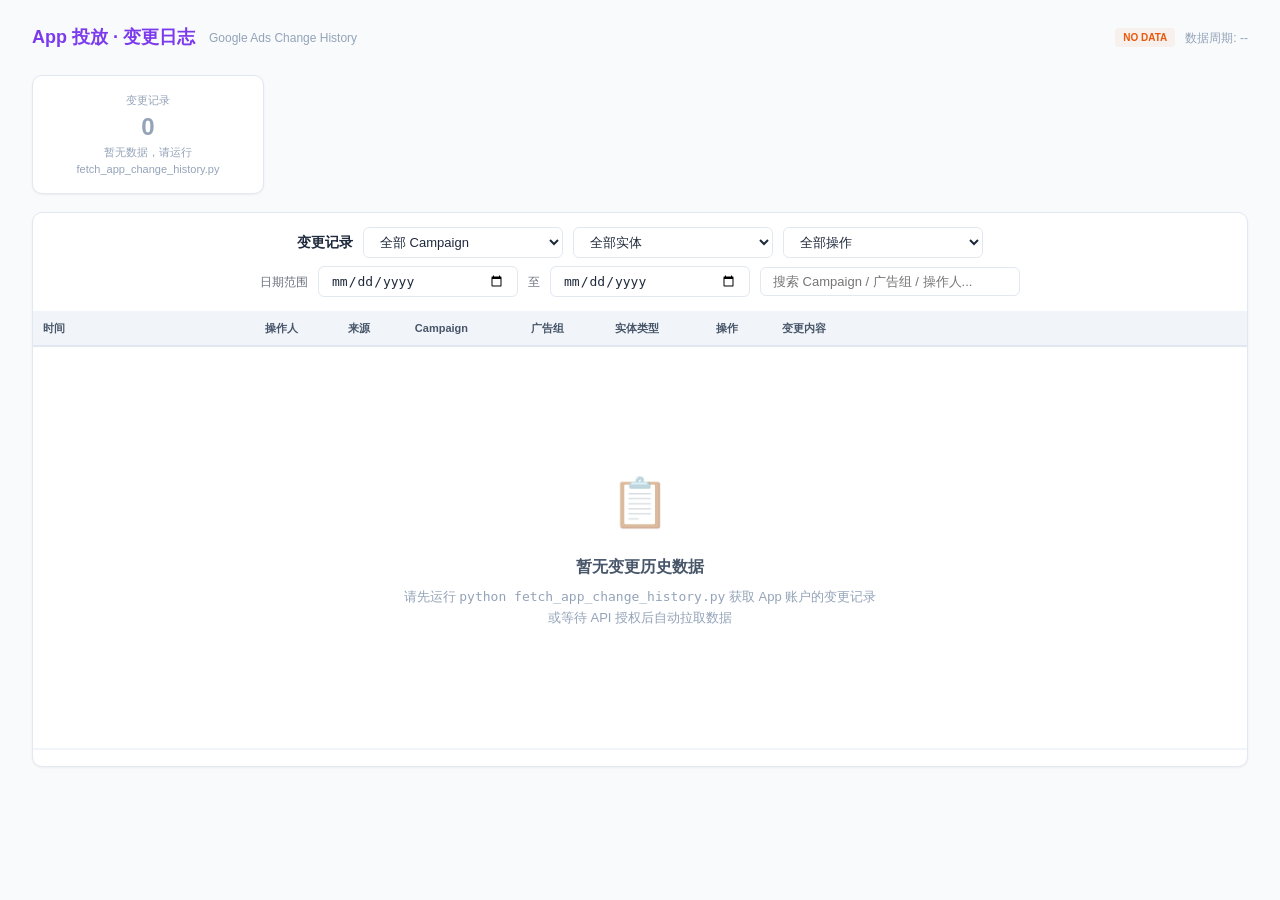
==== dashboard/app-changelog.html @ 37a85502 "feat: 新增 App 投放变更日志独立页面 - 独立 HTML 页面（app-changelog.html），专注 App 投放产品变更记录 - 复用现有变更日志 UI/筛选逻辑，数据源隔离为 A" ====
<!DOCTYPE html>
<html lang="zh-CN">
<head>
  <meta charset="UTF-8">
  <meta name="viewport" content="width=device-width, initial-scale=1.0">
  <title>App 投放 - 变更日志 | Google Ads Change History</title>
  <link rel="stylesheet" href="css/app-changelog.css">
</head>
<body>
<div class="page-container">

  <!-- ═══ Top Bar ═══ -->
  <div class="top-bar">
    <div class="top-bar-left">
      <span class="top-bar-brand">App 投放 · 变更日志</span>
      <span class="top-bar-sub">Google Ads Change History</span>
    </div>
    <div class="top-bar-right">
      <span class="data-tag data-tag-real" id="data-tag">REAL DATA</span>
      <span class="top-bar-sub" id="date-range-label">数据周期: --</span>
    </div>
  </div>

  <!-- ═══ KPI Grid ═══ -->
  <div id="changelog-kpis" class="kpi-grid kpi-grid-5"></div>

  <!-- ═══ Filter + Table Card ═══ -->
  <div class="card">
    <div class="card-header" style="display:flex;flex-direction:column;gap:8px;">
      <div style="display:flex;gap:10px;align-items:center;flex-wrap:wrap;">
        <h3 style="margin:0;">变更记录</h3>
        <select id="cl-filter-camp" class="camp-select" style="max-width:220px;">
          <option value="all">全部 Campaign</option>
        </select>
        <select id="cl-filter-type" class="camp-select" style="max-width:180px;">
          <option value="all">全部实体</option>
          <option value="Campaign">Campaign</option>
          <option value="广告组">广告组</option>
          <option value="关键词">关键词</option>
          <option value="广告">广告</option>
          <option value="预算">预算</option>
          <option value="Campaign否定词">所有排除项</option>
          <option value="neg-kw">↳ 否定关键词</option>
          <option value="neg-app-cat">↳ 排除App类别</option>
          <option value="neg-content">↳ 排除内容标签</option>
          <option value="neg-placement">↳ 排除展示位置</option>
          <option value="neg-other">↳ 其他排除</option>
        </select>
        <select id="cl-filter-op" class="camp-select" style="max-width:130px;">
          <option value="all">全部操作</option>
          <option value="新建">新建</option>
          <option value="修改">修改</option>
          <option value="移除">移除</option>
        </select>
      </div>
      <div style="display:flex;gap:10px;align-items:center;flex-wrap:wrap;">
        <span style="font-size:12px;color:#6b7280;">日期范围</span>
        <input type="date" id="cl-filter-date-start" class="camp-select" style="max-width:160px;" title="开始日期">
        <span style="font-size:12px;color:#6b7280;">至</span>
        <input type="date" id="cl-filter-date-end" class="camp-select" style="max-width:160px;" title="结束日期">
        <input type="text" id="cl-search" class="search-input" placeholder="搜索 Campaign / 广告组 / 操作人..." style="max-width:280px;margin-left:auto;">
      </div>
    </div>
    <div class="card-body-flush table-wrap" style="max-height:calc(100vh - 300px);overflow-y:auto;">
      <table>
        <thead><tr>
          <th style="min-width:140px;">时间</th>
          <th>操作人</th>
          <th>来源</th>
          <th>Campaign</th>
          <th>广告组</th>
          <th>实体类型</th>
          <th>操作</th>
          <th style="min-width:300px;">变更内容</th>
        </tr></thead>
        <tbody id="changelog-tbody"></tbody>
      </table>
    </div>
    <div class="result-count" id="result-count"></div>
  </div>

</div>

<script src="js/adw_data_app_changelog.js"></script>
<script src="js/app-changelog.js"></script>
</body>
</html>
---- dashboard/css/app-changelog.css ----
/* =============================================
   App 投放 - 变更日志独立页面
   2026-03-19
   ============================================= */

:root {
  --bg: #f8fafc;
  --bg-alt: #f1f5f9;
  --card: #ffffff;
  --card-hover: #f8fafc;
  --border: #e2e8f0;
  --border-light: #f1f5f9;
  --text: #1e293b;
  --text2: #475569;
  --text3: #94a3b8;
  --accent: #7c3aed;
  --accent-light: #ede9fe;
  --accent-hover: #6d28d9;
  --green: #16a34a;
  --green-bg: rgba(22,163,74,0.08);
  --red: #dc2626;
  --red-bg: rgba(220,38,38,0.06);
  --orange: #ea580c;
  --orange-bg: rgba(234,88,12,0.06);
  --blue: #2563eb;
  --blue-bg: rgba(37,99,235,0.06);
  --purple: #7c3aed;
  --purple-bg: rgba(124,58,237,0.06);
  --radius: 10px;
  --radius-sm: 6px;
  --shadow: 0 1px 3px rgba(0,0,0,0.04), 0 1px 2px rgba(0,0,0,0.02);
  --shadow-lg: 0 4px 12px rgba(0,0,0,0.06);
}

* { margin: 0; padding: 0; box-sizing: border-box; }

body {
  font-family: -apple-system, BlinkMacSystemFont, 'Segoe UI', 'PingFang SC', 'Microsoft YaHei', sans-serif;
  background: var(--bg);
  color: var(--text);
  line-height: 1.5;
  font-size: 13px;
}

.page-container {
  max-width: 1440px;
  margin: 0 auto;
  padding: 24px 32px;
}

/* ─── Top Bar ─── */
.top-bar {
  display: flex;
  align-items: center;
  justify-content: space-between;
  margin-bottom: 24px;
  flex-wrap: wrap;
  gap: 12px;
}
.top-bar-left {
  display: flex;
  align-items: center;
  gap: 14px;
}
.top-bar-brand {
  font-size: 18px;
  font-weight: 700;
  color: var(--accent);
}
.top-bar-sub {
  font-size: 12px;
  color: var(--text3);
}
.top-bar-right {
  display: flex;
  align-items: center;
  gap: 10px;
}

/* ─── Page Header ─── */
.page-header {
  display: flex;
  align-items: center;
  justify-content: space-between;
  margin-bottom: 20px;
  flex-wrap: wrap;
  gap: 12px;
}
.page-header h2 { font-size: 20px; font-weight: 700; }
.page-header-meta { font-size: 12px; color: var(--text3); }

.data-tag {
  display: inline-block;
  padding: 2px 8px;
  border-radius: 4px;
  font-size: 10px;
  font-weight: 600;
}
.data-tag-real { background: var(--green-bg); color: var(--green); }
.data-tag-mock { background: var(--orange-bg); color: var(--orange); }

/* ─── Cards ─── */
.card {
  background: var(--card);
  border: 1px solid var(--border);
  border-radius: var(--radius);
  box-shadow: var(--shadow);
  overflow: hidden;
}
.card + .card { margin-top: 16px; }
.card-header {
  padding: 14px 18px;
  border-bottom: 1px solid var(--border-light);
  display: flex;
  align-items: center;
  justify-content: space-between;
  gap: 12px;
}
.card-header h3 { font-size: 14px; font-weight: 600; }
.card-body { padding: 18px; }
.card-body-flush { padding: 0; }

/* ─── KPI Cards Grid ─── */
.kpi-grid {
  display: grid;
  gap: 14px;
  margin-bottom: 18px;
}
.kpi-grid-5 { grid-template-columns: repeat(5, 1fr); }
.kpi-card {
  background: var(--card);
  border: 1px solid var(--border);
  border-radius: var(--radius);
  padding: 16px;
  text-align: center;
  box-shadow: var(--shadow);
}
.kpi-label { font-size: 11px; color: var(--text3); font-weight: 500; margin-bottom: 4px; }
.kpi-value { font-size: 24px; font-weight: 700; line-height: 1.2; }
.kpi-sub { font-size: 11px; color: var(--text3); margin-top: 3px; }

/* ─── Tables ─── */
.table-wrap { overflow-x: auto; }
table { width: 100%; border-collapse: collapse; font-size: 12px; }
thead th {
  padding: 8px 10px;
  background: var(--bg-alt);
  border-bottom: 2px solid var(--border);
  color: var(--text2);
  font-weight: 600;
  white-space: nowrap;
  text-align: left;
  font-size: 11px;
  position: sticky;
  top: 0;
  z-index: 10;
}
td {
  padding: 7px 10px;
  border-bottom: 1px solid var(--border-light);
  white-space: nowrap;
  vertical-align: top;
}
tr:hover td { background: rgba(124,58,237,0.02); }
.bold { font-weight: 600; }
.muted { color: var(--text3); font-size: 11px; }

/* ─── Badges ─── */
.badge {
  display: inline-block;
  padding: 2px 7px;
  border-radius: 4px;
  font-size: 10px;
  font-weight: 600;
  white-space: nowrap;
}
.badge-search { background: var(--blue-bg); color: var(--blue); }
.badge-display { background: var(--orange-bg); color: var(--orange); }
.badge-pmax { background: var(--purple-bg); color: var(--purple); }
.badge-good { background: var(--green-bg); color: var(--green); }
.badge-bad { background: var(--red-bg); color: var(--red); }
.badge-warn { background: var(--orange-bg); color: var(--orange); }
.badge-info { background: var(--blue-bg); color: var(--blue); }
.badge-neutral { background: var(--bg-alt); color: var(--text2); }
.badge-func { background: var(--orange-bg); color: var(--orange); }
.badge-accent { background: var(--accent-light); color: var(--accent); }

/* ─── Color Classes ─── */
.clr-good { color: var(--green); }
.clr-bad { color: var(--red); }
.clr-warn { color: var(--orange); }
.clr-muted { color: var(--text3); }
.clr-accent { color: var(--accent); }

/* ─── Campaign Select ─── */
.camp-select {
  padding: 6px 12px;
  border-radius: var(--radius-sm);
  border: 1px solid var(--border);
  background: var(--card);
  font-size: 13px;
  color: var(--text);
  cursor: pointer;
  min-width: 200px;
}
.camp-select:focus { outline: none; border-color: var(--accent); }

/* ─── Search Input ─── */
.search-input {
  padding: 6px 12px;
  border: 1px solid var(--border);
  border-radius: 6px;
  font-size: 13px;
  width: 260px;
  outline: none;
  transition: border-color 0.2s;
}
.search-input:focus { border-color: var(--accent); }

/* ─── Change Log Detail ─── */
.cl-field { font-weight: 600; color: var(--text); font-size: 11px; }
.cl-old { color: var(--red); text-decoration: line-through; font-size: 11px; }
.cl-new { color: var(--green); font-weight: 600; font-size: 11px; }

/* ─── Empty State ─── */
.empty-state {
  text-align: center;
  padding: 60px 20px;
  color: var(--text3);
}
.empty-state-icon { font-size: 48px; margin-bottom: 16px; opacity: 0.5; }
.empty-state-title { font-size: 16px; font-weight: 600; color: var(--text2); margin-bottom: 8px; }
.empty-state-desc { font-size: 13px; line-height: 1.6; }

/* ─── Result Count ─── */
.result-count {
  font-size: 12px;
  color: var(--text3);
  padding: 8px 18px;
  border-top: 1px solid var(--border-light);
}

/* ─── Responsive ─── */
@media (max-width: 900px) {
  .kpi-grid-5 { grid-template-columns: repeat(3, 1fr); }
  .page-container { padding: 16px; }
}
@media (max-width: 600px) {
  .kpi-grid-5 { grid-template-columns: repeat(2, 1fr); }
  .top-bar { flex-direction: column; align-items: flex-start; }
}
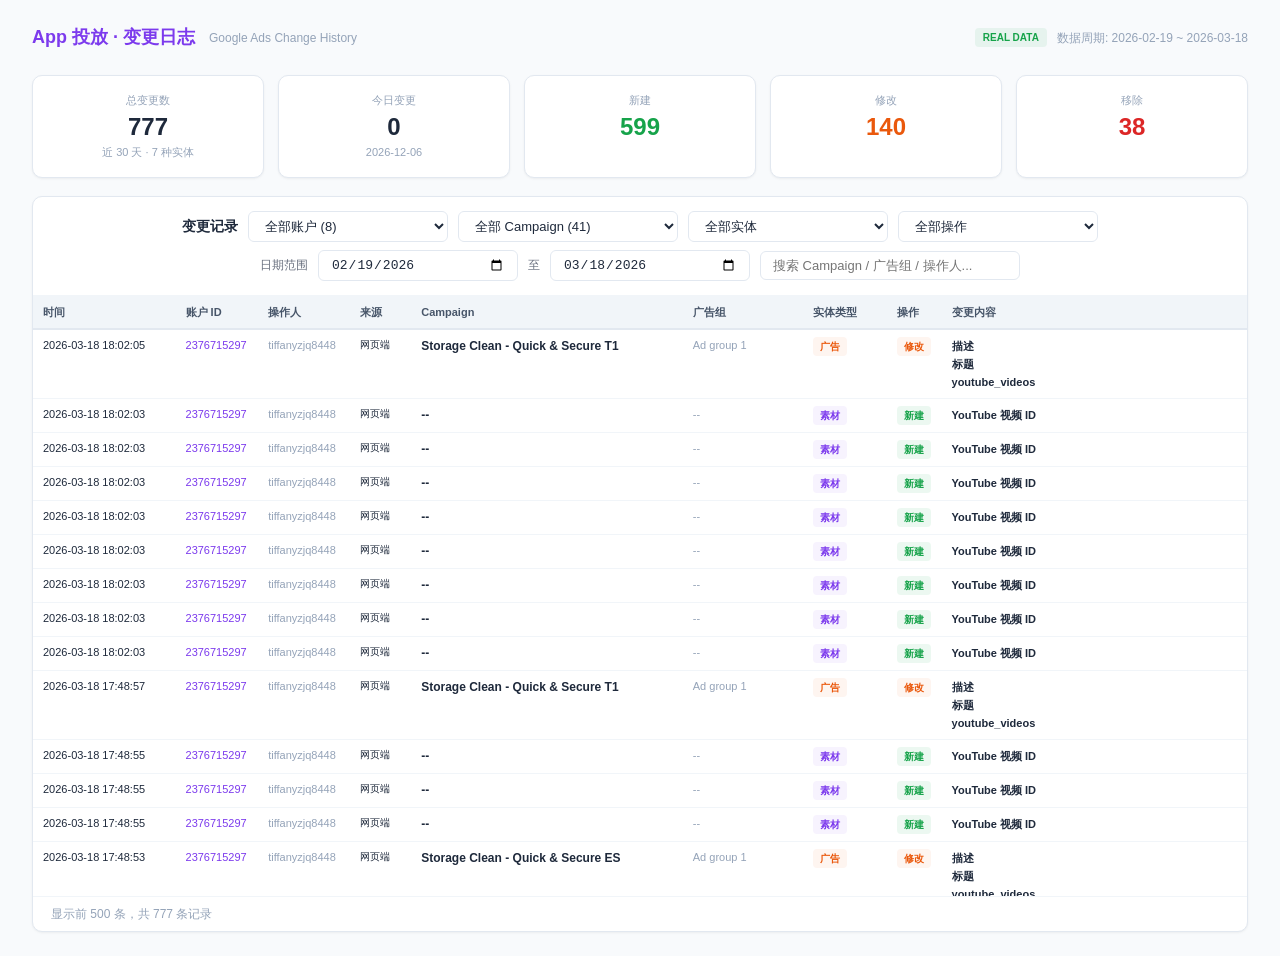
==== commit 02b0fde7: "feat: App 变更日志增加账户 ID 维度，适配 App 投放数据 - 新增账户 ID 列和筛选器，方便对应优化师 - 实体类型筛选动态生成，按实际数据排序 - 合并 AD/广告类型，字段名中文" ====
--- a/dashboard/app-changelog.html
+++ b/dashboard/app-changelog.html
@@ -29,22 +29,21 @@
     <div class="card-header" style="display:flex;flex-direction:column;gap:8px;">
       <div style="display:flex;gap:10px;align-items:center;flex-wrap:wrap;">
         <h3 style="margin:0;">变更记录</h3>
+        <select id="cl-filter-account" class="camp-select" style="max-width:200px;">
+          <option value="all">全部账户</option>
+        </select>
         <select id="cl-filter-camp" class="camp-select" style="max-width:220px;">
           <option value="all">全部 Campaign</option>
         </select>
         <select id="cl-filter-type" class="camp-select" style="max-width:180px;">
           <option value="all">全部实体</option>
-          <option value="Campaign">Campaign</option>
-          <option value="广告组">广告组</option>
-          <option value="关键词">关键词</option>
-          <option value="广告">广告</option>
-          <option value="预算">预算</option>
-          <option value="Campaign否定词">所有排除项</option>
-          <option value="neg-kw">↳ 否定关键词</option>
-          <option value="neg-app-cat">↳ 排除App类别</option>
-          <option value="neg-content">↳ 排除内容标签</option>
-          <option value="neg-placement">↳ 排除展示位置</option>
-          <option value="neg-other">↳ 其他排除</option>
+          <option value="Campaign否定词">排除项 (353)</option>
+          <option value="素材">素材 (206)</option>
+          <option value="Campaign">Campaign (106)</option>
+          <option value="预算">预算 (32)</option>
+          <option value="广告组">广告组 (29)</option>
+          <option value="广告">广告 (38)</option>
+          <option value="关键词">关键词 (13)</option>
         </select>
         <select id="cl-filter-op" class="camp-select" style="max-width:130px;">
           <option value="all">全部操作</option>
@@ -65,6 +64,7 @@
       <table>
         <thead><tr>
           <th style="min-width:140px;">时间</th>
+          <th>账户 ID</th>
           <th>操作人</th>
           <th>来源</th>
           <th>Campaign</th>
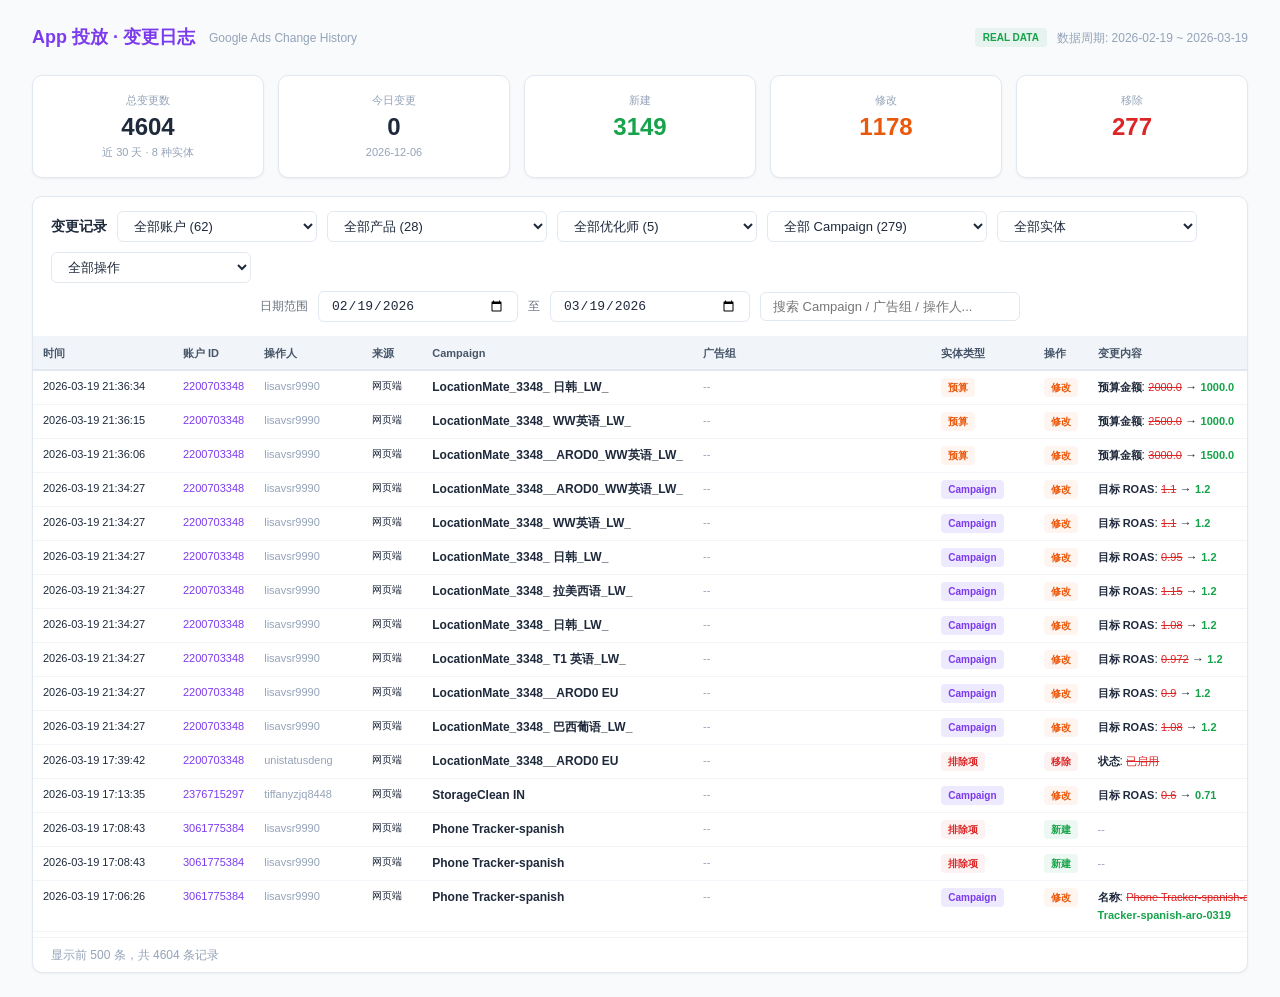
==== commit 6c941b0e: "feat: 变更日志新增产品与优化师筛选 - 基于账户映射表新增 产品/优化师 两个筛选器 - 支持按账户映射自动过滤并统计条数 - 搜索框支持产品名与优化师名检索  Made-with: Curso" ====
--- a/dashboard/app-changelog.html
+++ b/dashboard/app-changelog.html
@@ -31,6 +31,12 @@
         <h3 style="margin:0;">变更记录</h3>
         <select id="cl-filter-account" class="camp-select" style="max-width:200px;">
           <option value="all">全部账户</option>
+        </select>
+        <select id="cl-filter-product" class="camp-select" style="max-width:220px;">
+          <option value="all">全部产品</option>
+        </select>
+        <select id="cl-filter-optimizer" class="camp-select" style="max-width:180px;">
+          <option value="all">全部优化师</option>
         </select>
         <select id="cl-filter-camp" class="camp-select" style="max-width:220px;">
           <option value="all">全部 Campaign</option>
@@ -82,6 +88,7 @@
 </div>
 
 <script src="js/adw_data_app_changelog.js"></script>
+<script src="js/account_owner_map.js"></script>
 <script src="js/app-changelog.js"></script>
 </body>
 </html>
